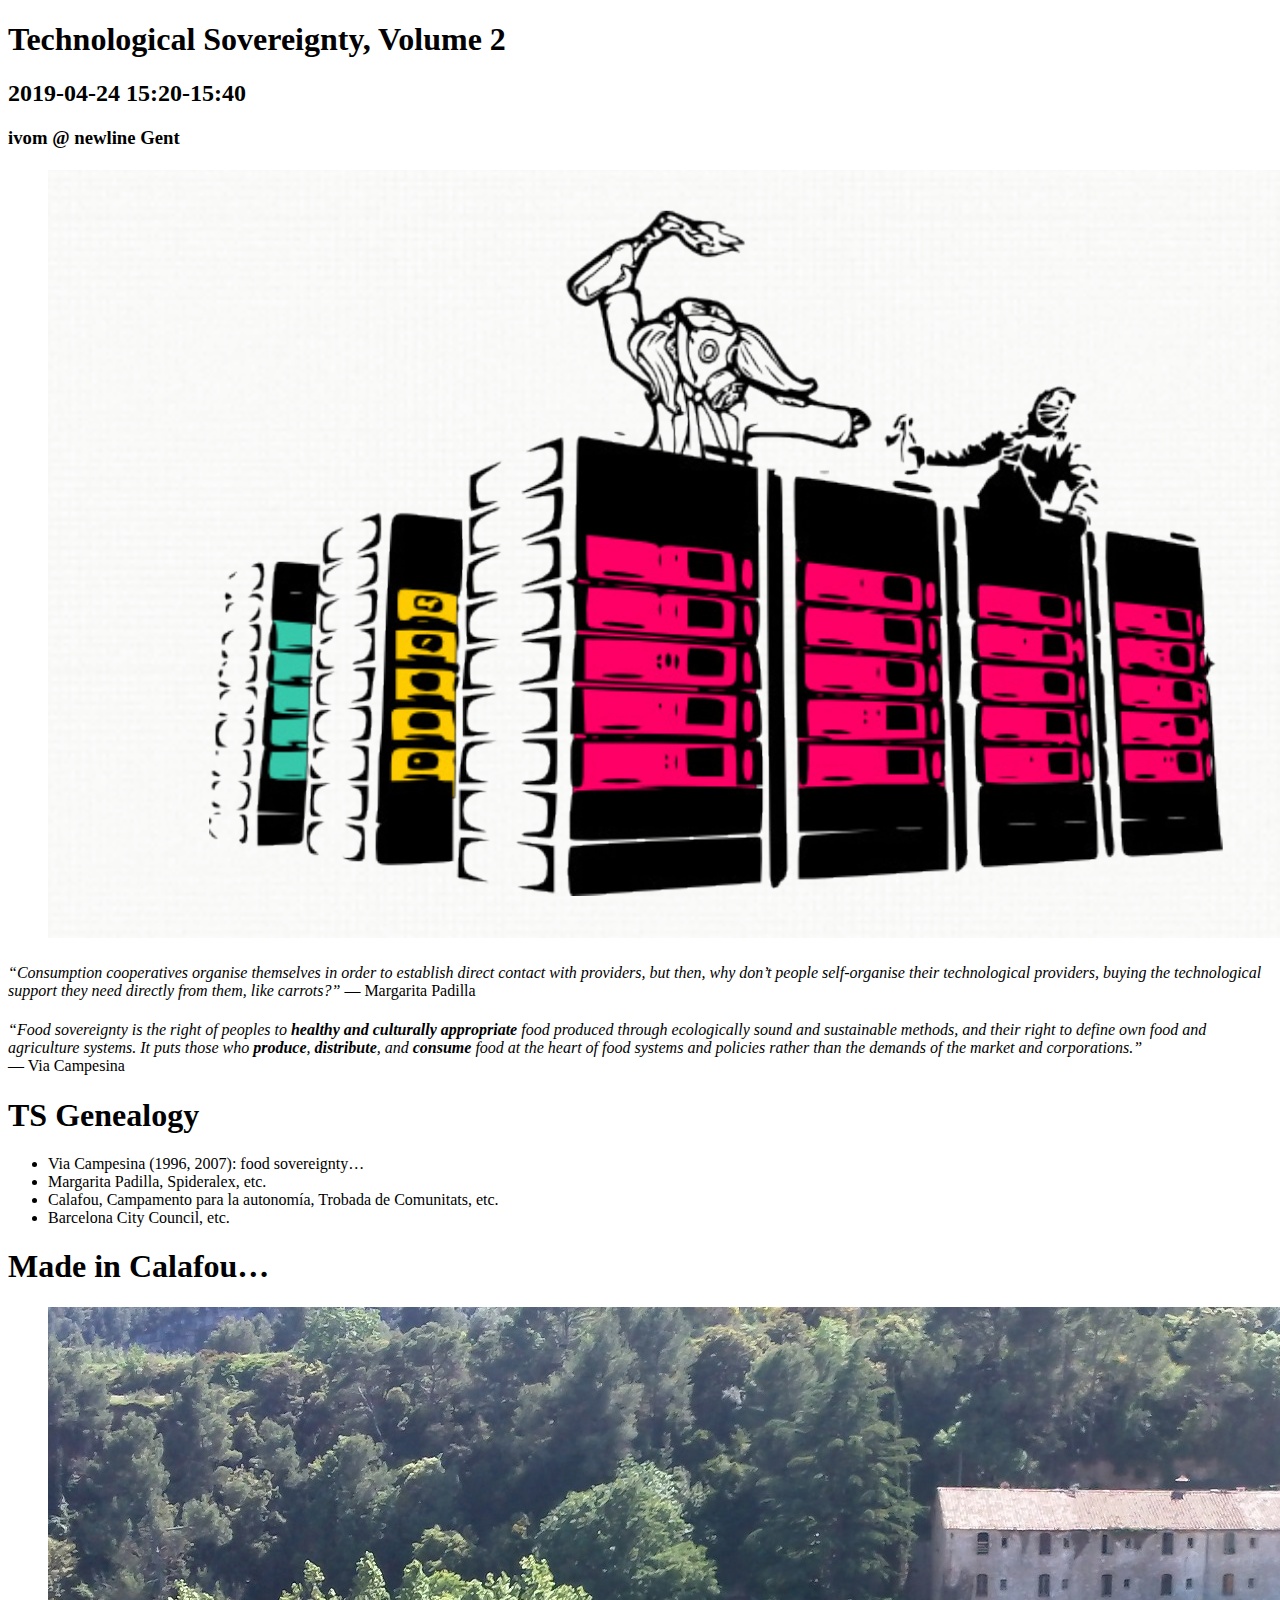
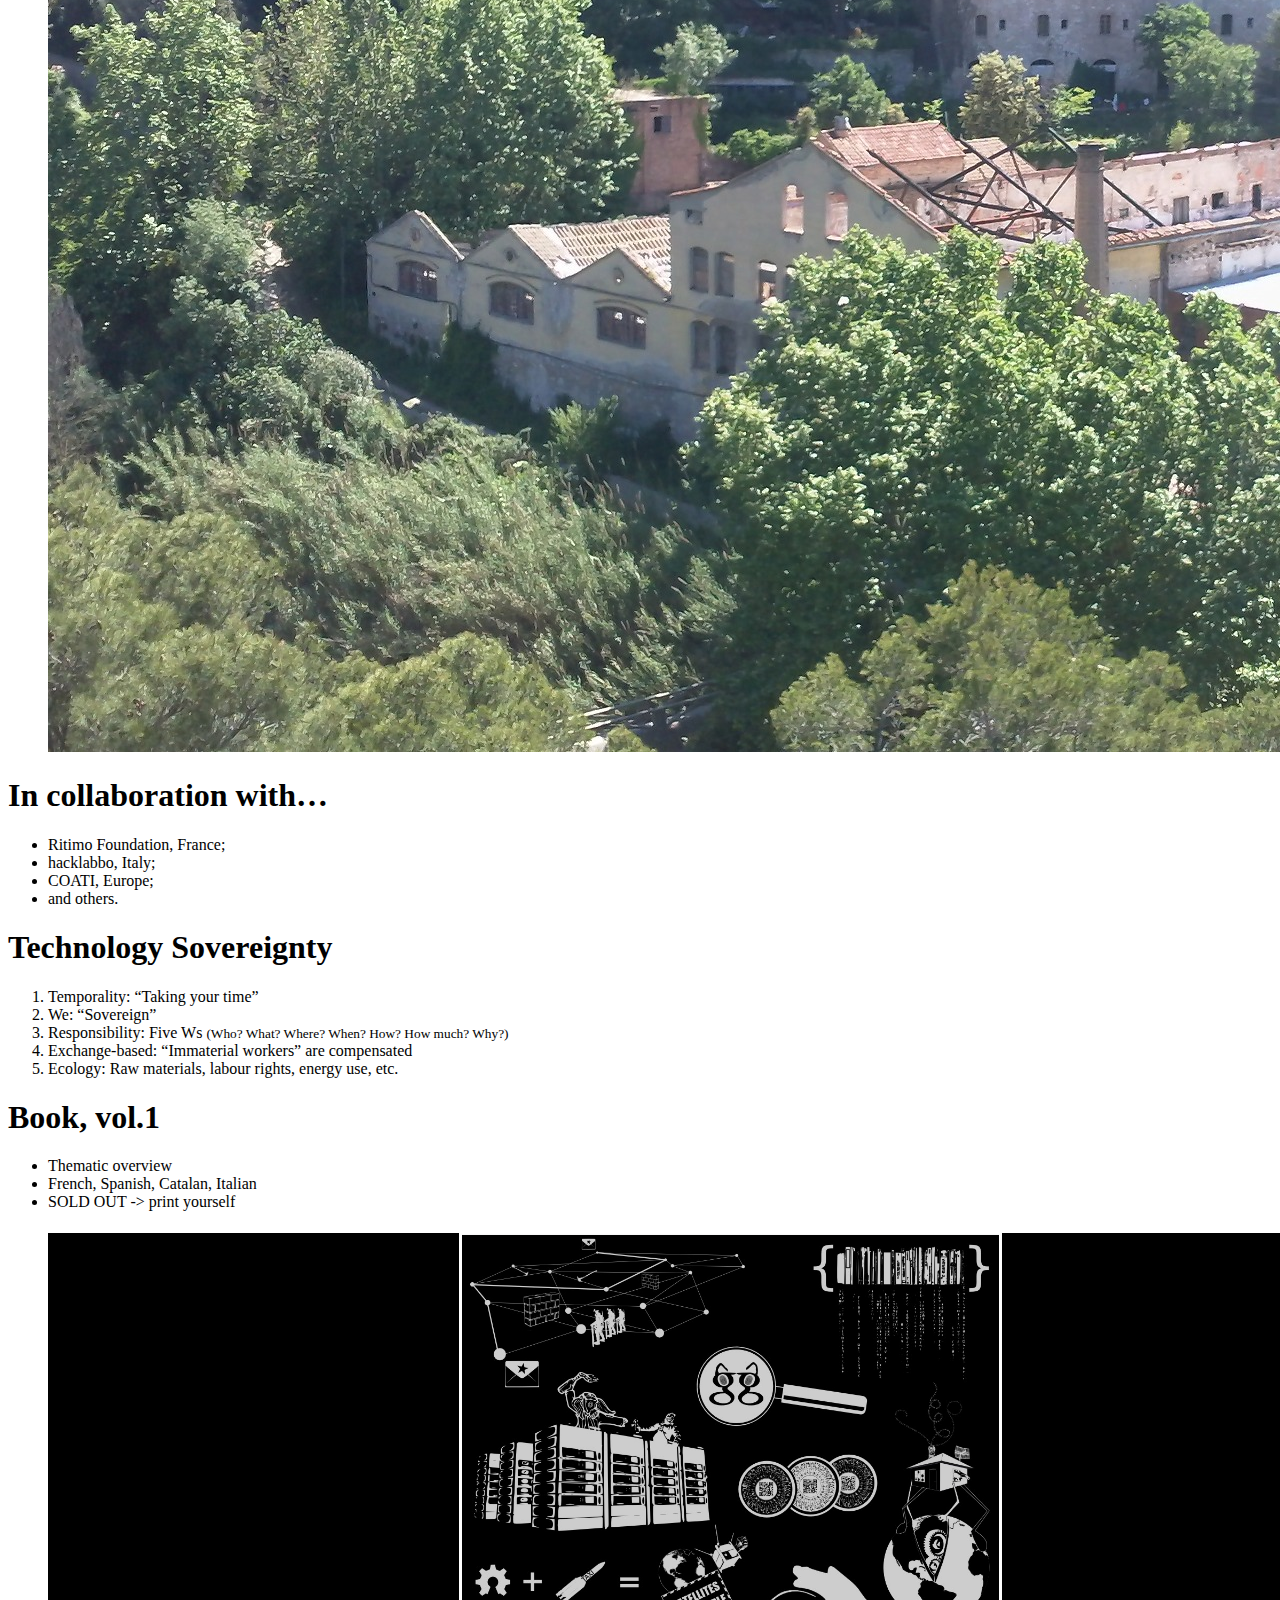
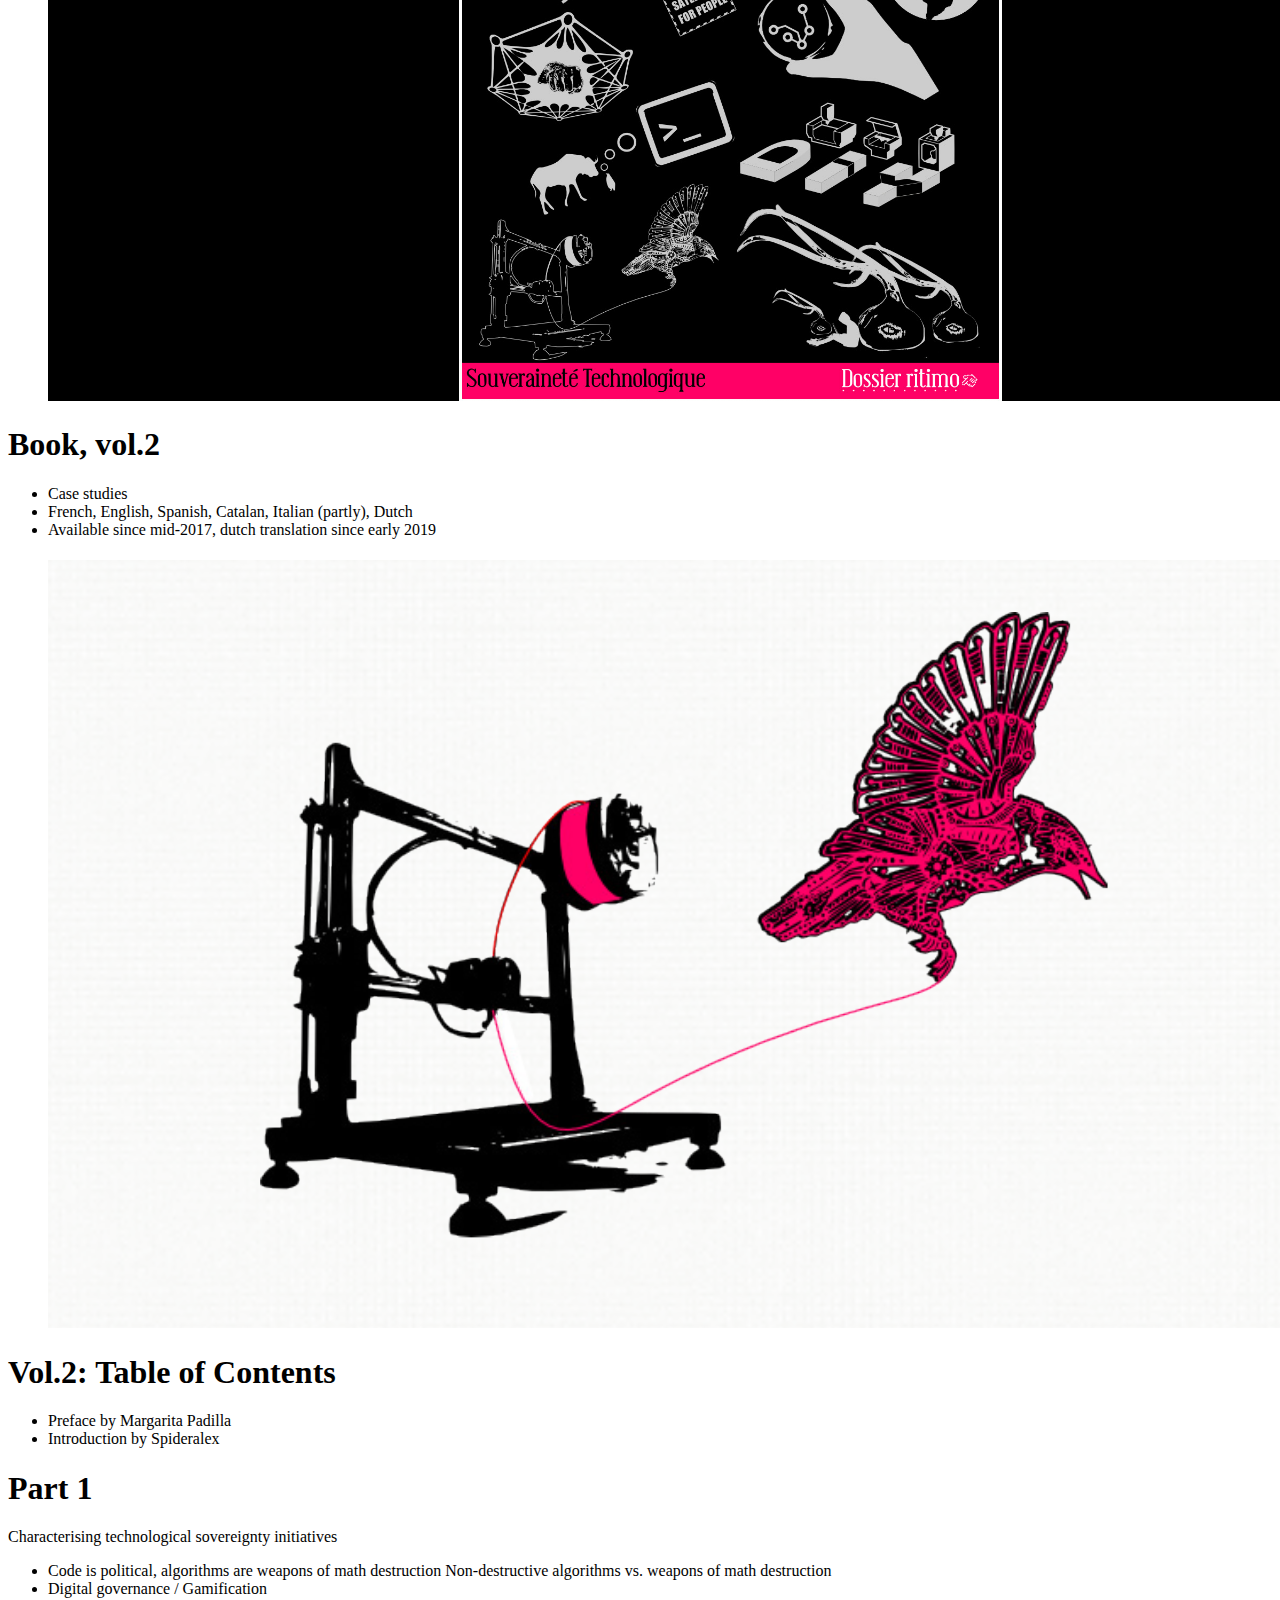
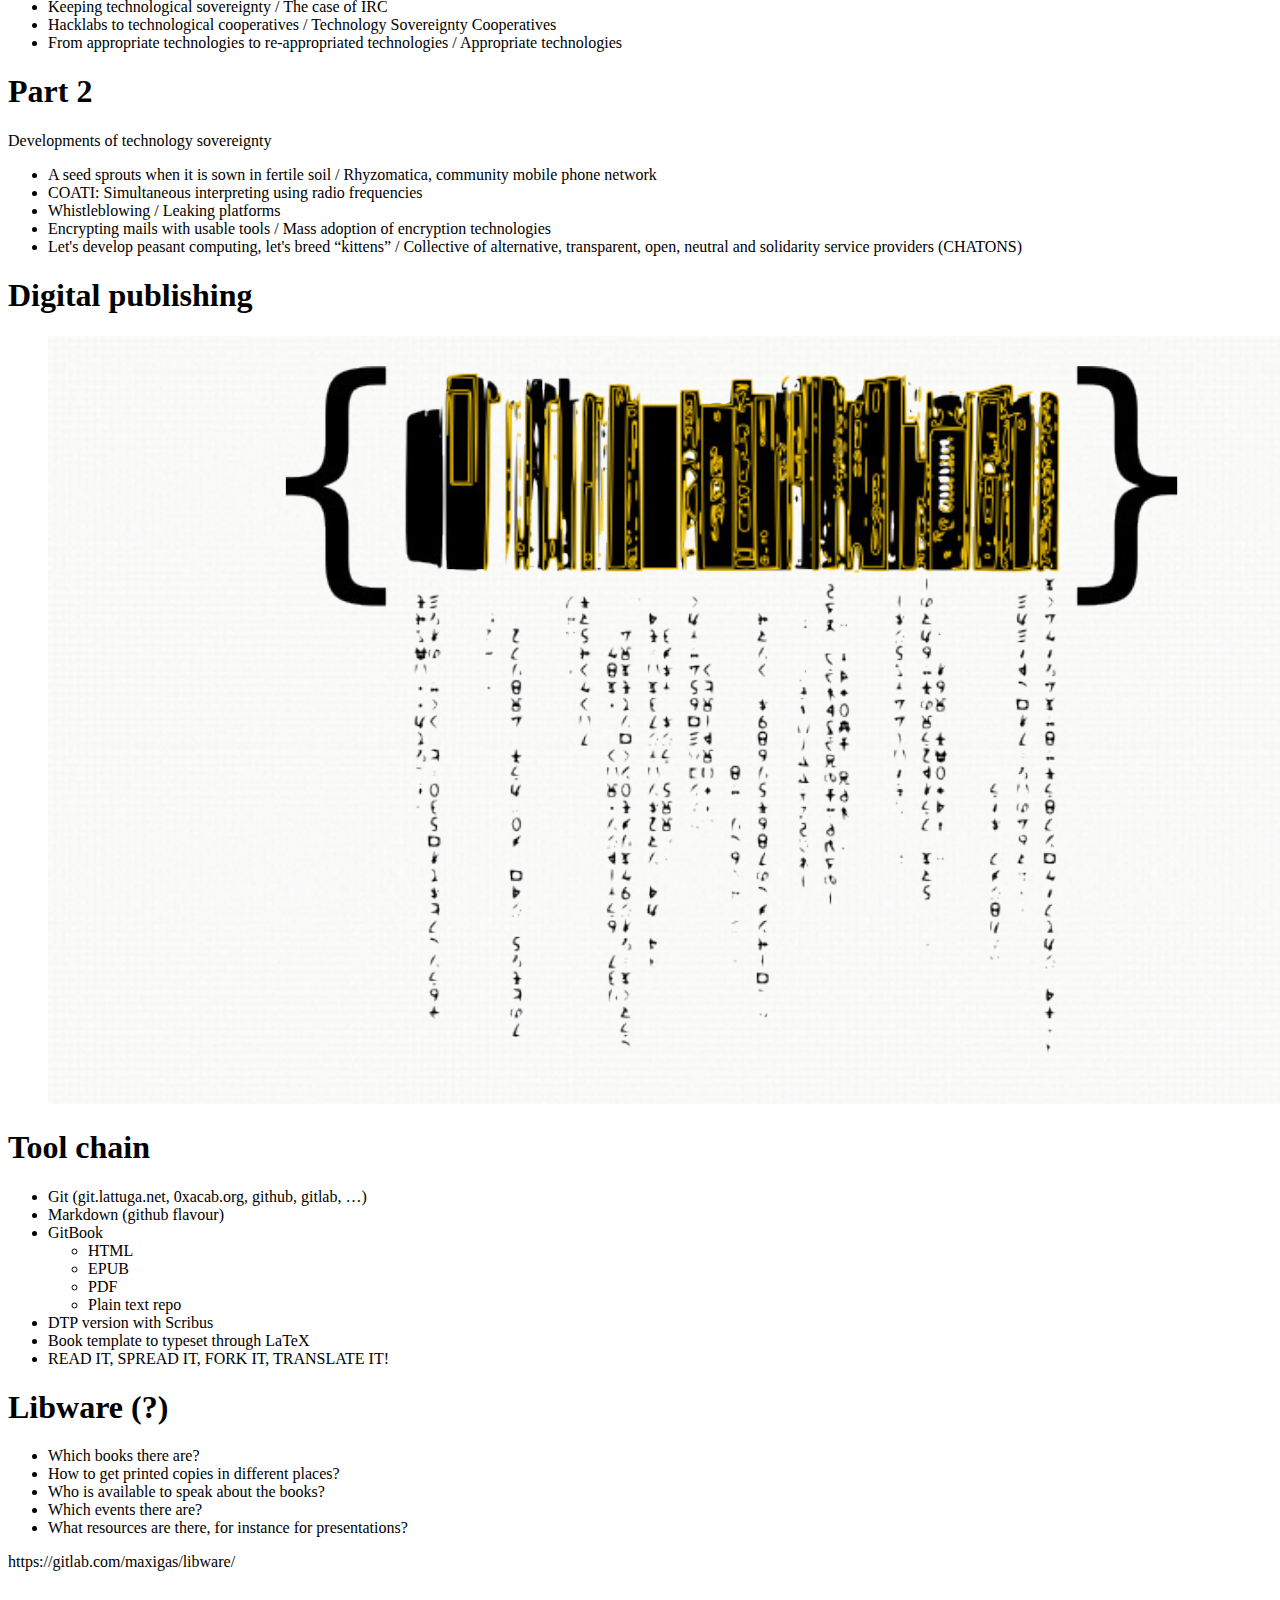
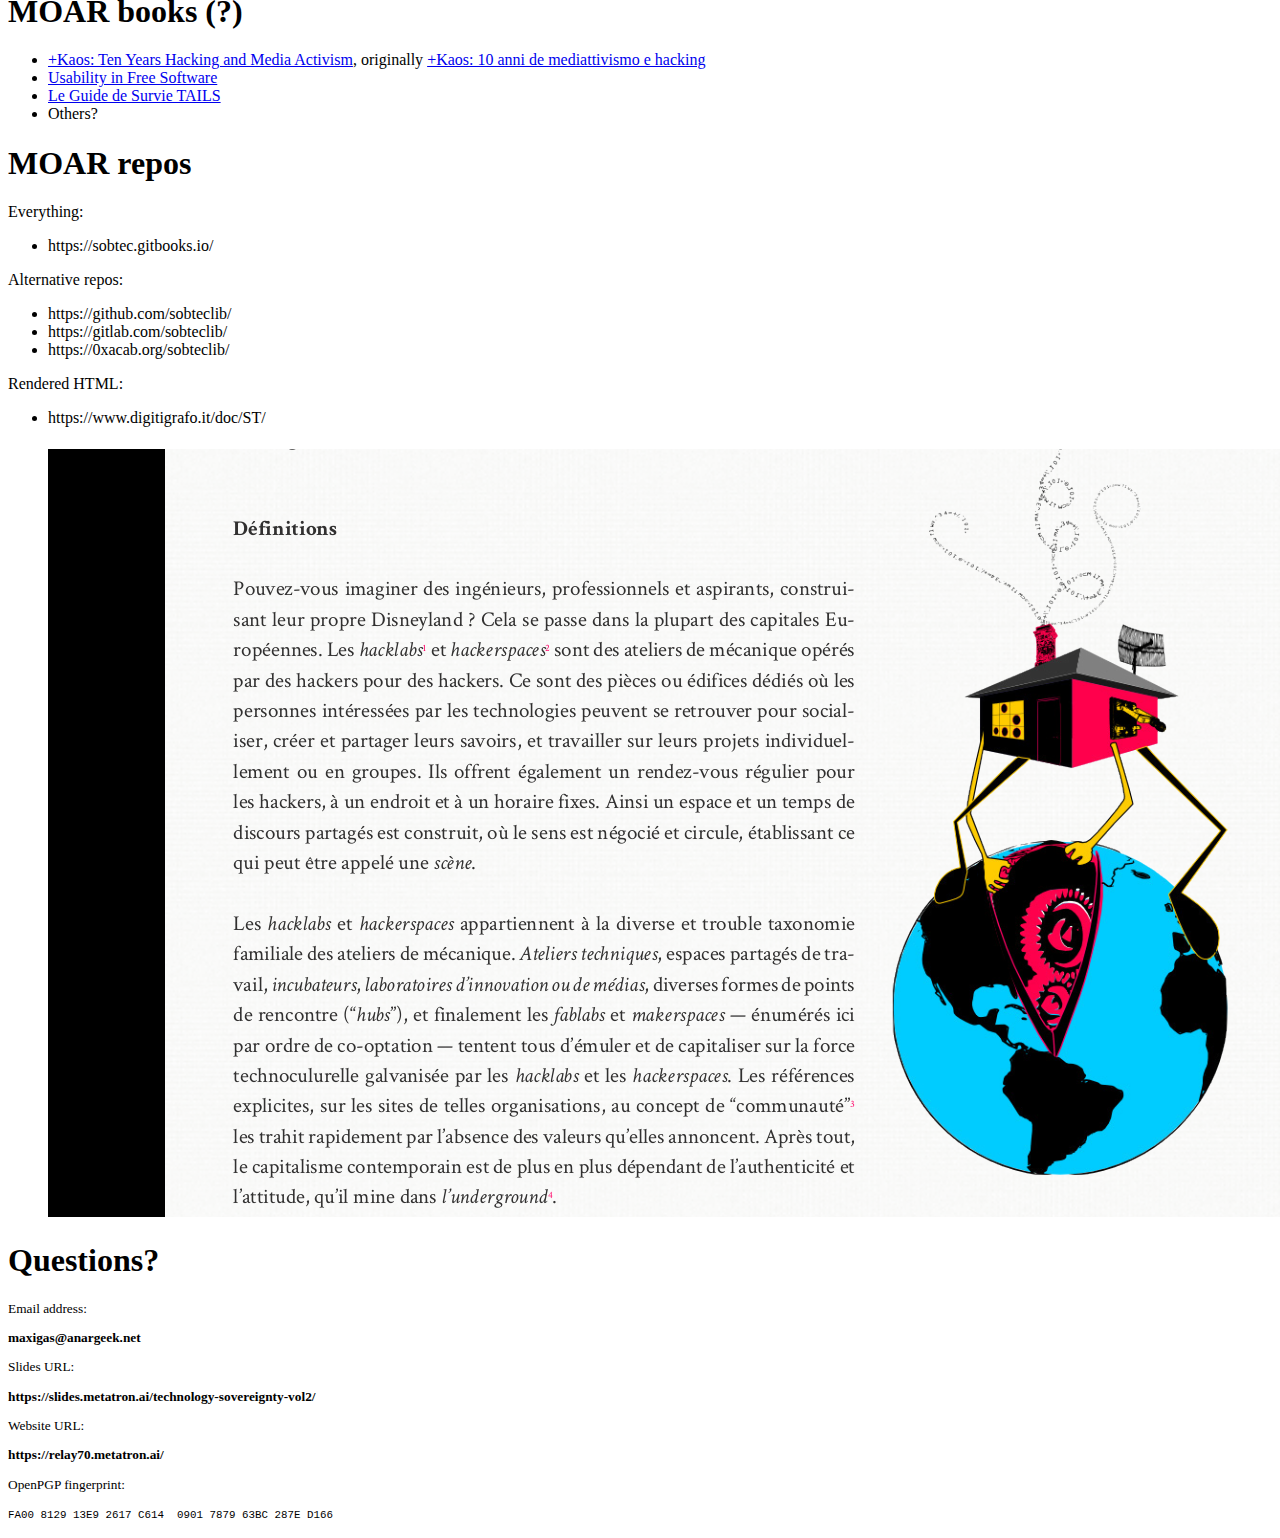
==== contrib/slides/2019newline.0x20.be/index.html @ 33eed551 "Initial start of 2019 slides based on 2017 slides" ====
<!DOCTYPE html>
<html>
<head>
  <meta charset="utf-8">
  <meta name="generator" content="pandoc">
  <meta name="author" content="2019-04-24 15:20-15:40">
  <title>Technological Sovereignty, Volume 2</title>
  <meta name="apple-mobile-web-app-capable" content="yes">
  <meta name="apple-mobile-web-app-status-bar-style" content="black-translucent">
  <meta name="viewport" content="width=device-width, initial-scale=1.0, maximum-scale=1.0, user-scalable=no, minimal-ui">
  <link rel="stylesheet" href="reveal.js/css/reveal.css">
  <style type="text/css">code{white-space: pre;}</style>
  <link rel="stylesheet" href="reveal.js/css/theme/moon.css" id="theme">
  <link rel="stylesheet" href="./custom.css"/>
  <!-- Printing and PDF exports -->
  <script>
    var link = document.createElement( 'link' );
    link.rel = 'stylesheet';
    link.type = 'text/css';
    link.href = window.location.search.match( /print-pdf/gi ) ? 'reveal.js/css/print/pdf.css' : 'reveal.js/css/print/paper.css';
    document.getElementsByTagName( 'head' )[0].appendChild( link );
  </script>
  <!--[if lt IE 9]>
  <script src="reveal.js/lib/js/html5shiv.js"></script>
  <![endif]-->
</head>
<body>
  <div class="reveal">
    <div class="slides">

<section>
  <h1 class="title">Technological Sovereignty, Volume 2</h1>
  <h2 class="author">2019-04-24 15:20-15:40</h2>
  <h3 class="date">ivom @ newline Gent</h3>
</section>

<section id="section" class="slide level2">
<h1></h1>
<figure>
<img src="images/barrirack.png" />
</figure>
</section>
<section id="section-1" class="slide level2">
<h1></h1>
<p><em>“Consumption cooperatives organise themselves in order to establish direct contact with providers, but then, why don’t people self-organise their technological providers, buying the technological support they need directly from them, like carrots?”</em> — Margarita Padilla</p>
</section>
<section id="section-2" class="slide level2">
<h1></h1>
<p><em>“Food sovereignty is the right of peoples to <strong>healthy and culturally appropriate</strong> food produced through ecologically sound and sustainable methods, and their right to define own food and agriculture systems. It puts those who <strong>produce</strong>, <strong>distribute</strong>, and <strong>consume</strong> food at the heart of food systems and policies rather than the demands of the market and corporations.”</em> <br> — Via Campesina</p>
</section>
<section id="ts-genealogy" class="slide level2">
<h1>TS Genealogy</h1>
<ul>
<li>Via Campesina (1996, 2007): food sovereignty…</li>
<li>Margarita Padilla, Spideralex, etc.</li>
<li>Calafou, Campamento para la autonomía, Trobada de Comunitats, etc.</li>
<li>Barcelona City Council, etc.</li>
</ul>
</section>
<section id="made-in-calafou" class="slide level2">
<h1>Made in Calafou…</h1>
<figure>
<img src="images/calafou0.jpg" />
</figure>
</section>
<section id="in-collaboration-with" class="slide level2">
<h1>In collaboration with…</h1>
<ul>
<li>Ritimo Foundation, France;</li>
<li>hacklabbo, Italy;</li>
<li>COATI, Europe;</li>
<li>and others.</li>
</ul>
</section>
<section id="technology-sovereignty" class="slide level2">
<h1>Technology Sovereignty</h1>
<ol>
<li>Temporality: “Taking your time”</li>
<li>We: “Sovereign”</li>
<li>Responsibility: Five Ws <small>(Who? What? Where? When? How? How much? Why?)</small></li>
<li>Exchange-based: “Immaterial workers” are compensated</li>
<li>Ecology: Raw materials, labour rights, energy use, etc.</li>
</ol>
</section>
<section id="book-vol.1" class="slide level2">
<h1>Book, vol.1</h1>
<ul>
<li>Thematic overview</li>
<li>French, Spanish, Catalan, Italian</li>
<li>SOLD OUT -&gt; print yourself</li>
</ul>
</section>
<section id="section-3" class="slide level2">
<h1></h1>
<figure>
<img src="images/cover.png" />
</figure>
</section>
<section id="book-vol.2" class="slide level2">
<h1>Book, vol.2</h1>
<ul>
<li>Case studies</li>
<li>French, English, Spanish, Catalan, Italian (partly), Dutch</li>
<li>Available since mid-2017, dutch translation since early 2019</li>
</ul>
</section>
<section id="section-4" class="slide level2">
<h1></h1>
<figure>
<img src="images/detail.png" />
</figure>
</section>
<section id="vol.2-table-of-contents" class="slide level2">
<h1>Vol.2: Table of Contents</h1>
<ul>
<li>Preface by Margarita Padilla</li>
<li>Introduction by Spideralex</li>
</ul>
</section>
<section id="part-1" class="slide level2">
<h1>Part 1</h1>
<p>Characterising technological sovereignty initiatives</p>
<ul>
<li>Code is political, algorithms are weapons of math destruction Non-destructive algorithms vs. weapons of math destruction</li>
<li>Digital governance / Gamification</li>
<li>Keeping technological sovereignty / The case of IRC</li>
<li>Hacklabs to technological cooperatives / Technology Sovereignty Cooperatives</li>
<li>From appropriate technologies to re-appropriated technologies / Appropriate technologies</li>
</ul>
</section>
<section id="part-2" class="slide level2">
<h1>Part 2</h1>
<!--: Characterising technological sovereignty-->
<p>Developments of technology sovereignty</p>
<ul>
<li>A seed sprouts when it is sown in fertile soil / Rhyzomatica, community mobile phone network</li>
<li>COATI: Simultaneous interpreting using radio frequencies</li>
<li>Whistleblowing / Leaking platforms</li>
<li>Encrypting mails with usable tools / Mass adoption of encryption technologies</li>
<li>Let's develop peasant computing, let's breed “kittens” / Collective of alternative, transparent, open, neutral and solidarity service providers (CHATONS)</li>
</ul>
</section>
<section id="digital-publishing" class="slide level2">
<h1>Digital publishing</h1>
<figure>
<img src="images/digibooks.png" />
</figure>
</section>
<section id="tool-chain" class="slide level2">
<h1>Tool chain</h1>
<ul>
<li>Git (git.lattuga.net, 0xacab.org, github, gitlab, …)</li>
<li>Markdown (github flavour)</li>
<li>GitBook
<ul>
<li>HTML</li>
<li>EPUB</li>
<li>PDF</li>
<li>Plain text repo</li>
</ul></li>
<li>DTP version with Scribus</li>
<li>Book template to typeset through LaTeX</li>
<li>READ IT, SPREAD IT, FORK IT, TRANSLATE IT!</li>
</ul>
</section>
<section id="libware" class="slide level2">
<h1>Libware (?)</h1>
<ul>
<li>Which books there are?</li>
<li>How to get printed copies in different places?</li>
<li>Who is available to speak about the books?</li>
<li>Which events there are?</li>
<li>What resources are there, for instance for presentations?</li>
</ul>
<p>https://gitlab.com/maxigas/libware/</p>
</section>
<section id="moar-books" class="slide level2">
<h1>MOAR books (?)</h1>
<ul>
<li><a href="https://networkcultures.org/blog/publication/kaos-ten-years-of-hacking-and-media-activism/">+Kaos: Ten Years Hacking and Media Activism</a>, originally <a href="https://www.autistici.org/who/book#">+Kaos: 10 anni de mediattivismo e hacking</a></li>
<li><a href="http://www.digitigrafo.it/doc/Usability_in_Free_Software/">Usability in Free Software</a></li>
<li><a href="https://chouettecouetteblog.wordpress.com/">Le Guide de Survie TAILS</a></li>
<li>Others?</li>
</ul>
</section>
<section id="moar-repos" class="slide level2">
<h1>MOAR repos</h1>
<p>Everything:</p>
<ul>
<li>https://sobtec.gitbooks.io/</li>
</ul>
<p>Alternative repos:</p>
<ul>
<li>https://github.com/sobteclib/</li>
<li>https://gitlab.com/sobteclib/</li>
<li>https://0xacab.org/sobteclib/</li>
</ul>
<p>Rendered HTML:</p>
<ul>
<li>https://www.digitigrafo.it/doc/ST/</li>
</ul>
</section>
<section id="section-5" class="slide level2">
<h1></h1>
<figure>
<img src="images/livinglab.png" />
</figure>
</section>
<section id="questions" class="slide level2">
<h1>Questions?</h1>
<p><small></p>
<p>Email address:</p>
<p><strong>maxigas@anargeek.net</strong></p>
<p>Slides URL:</p>
<p><strong>https://slides.metatron.ai/technology-sovereignty-vol2/</strong></p>
<p>Website URL:</p>
<p><strong>https://relay70.metatron.ai/</strong></p>
<p>OpenPGP fingerprint:</p>
<p><code>FA00 8129 13E9 2617 C614  0901 7879 63BC 287E D166</code></p>
<p></small></p>
<!--
## Bibliography

<small>
-->
</section>
    </div>
  </div>

  <script src="reveal.js/lib/js/head.min.js"></script>
  <script src="reveal.js/js/reveal.js"></script>

  <script>

      // Full list of configuration options available at:
      // https://github.com/hakimel/reveal.js#configuration
      Reveal.initialize({

        // Optional reveal.js plugins
        dependencies: [
          { src: 'reveal.js/lib/js/classList.js', condition: function() { return !document.body.classList; } },
          { src: 'reveal.js/plugin/zoom-js/zoom.js', async: true },
          { src: 'reveal.js/plugin/notes/notes.js', async: true }
        ]
      });
    </script>
    </body>
</html>
---- contrib/slides/2019newline.0x20.be/custom.css ----
.reveal h1,
.reveal h2,
.reveal h3,
.reveal h4,
.reveal h5,
.reveal h6 {
  text-transform: none;
}
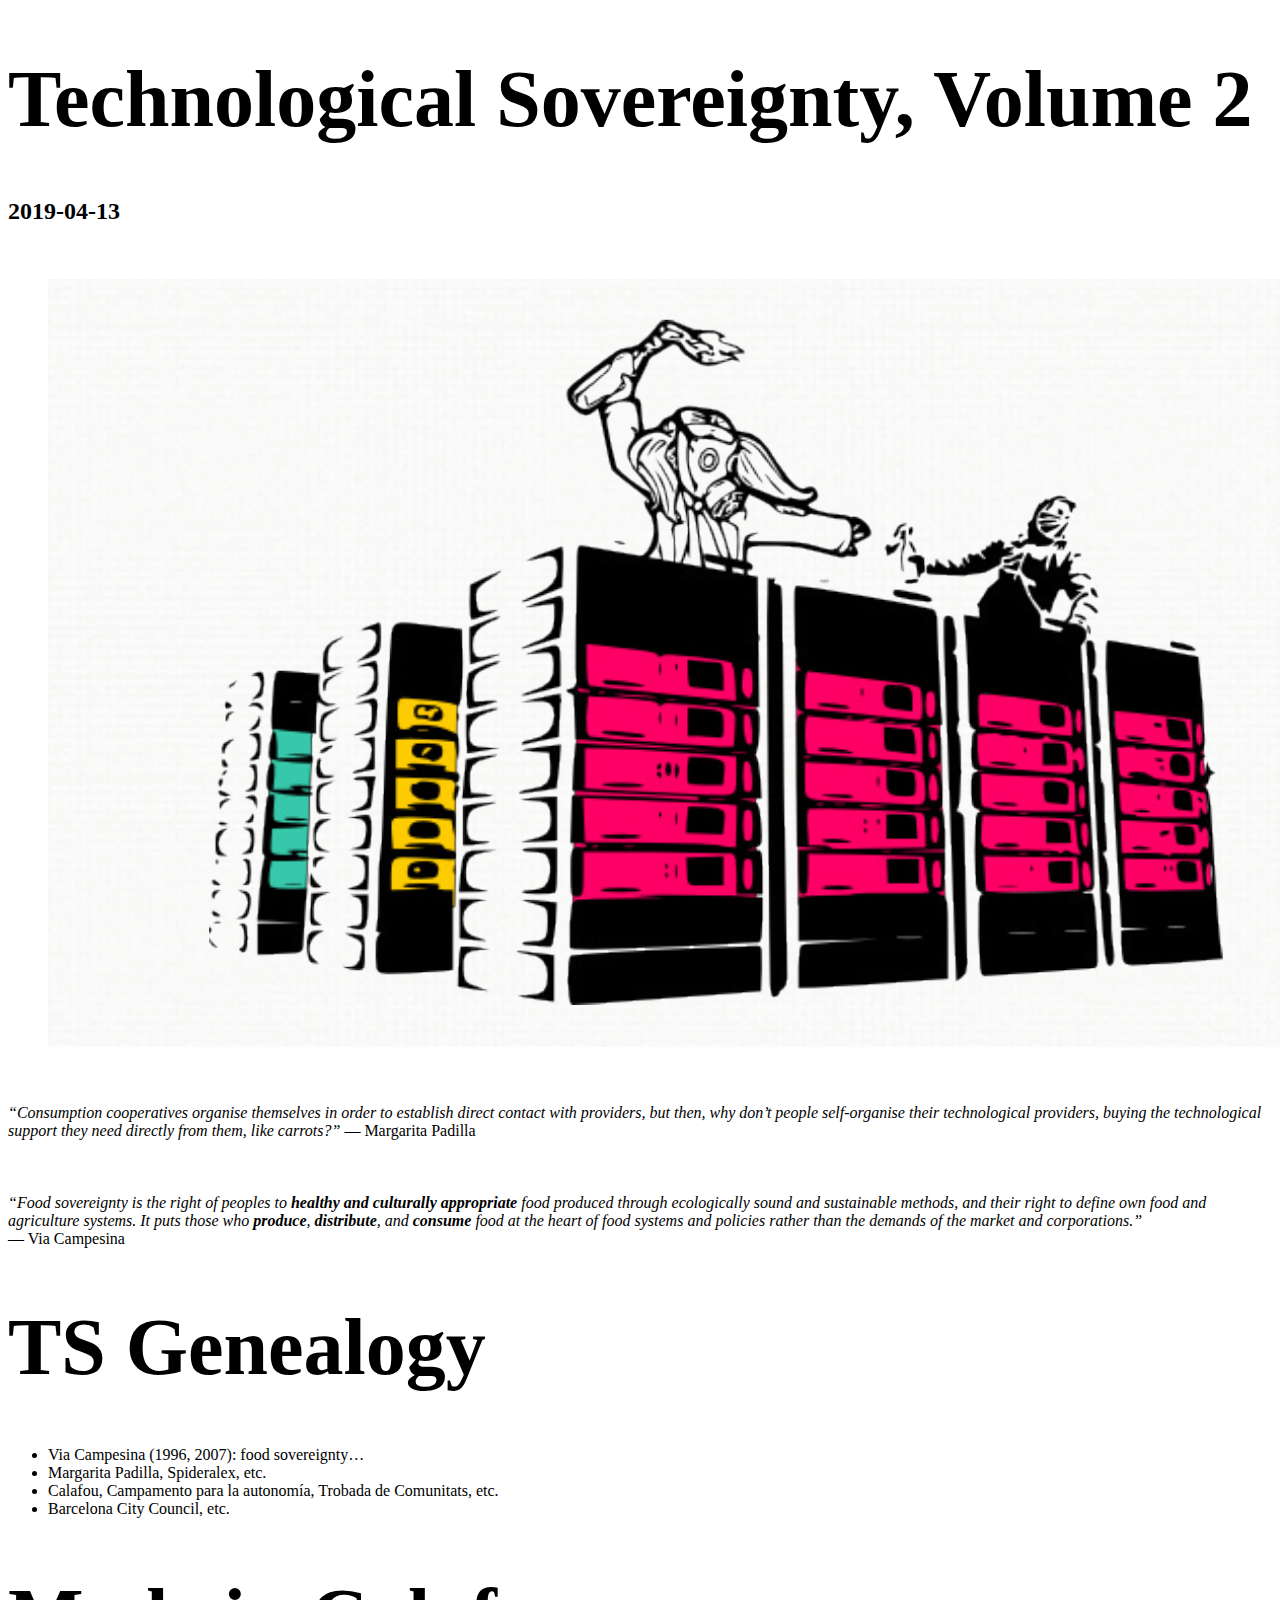
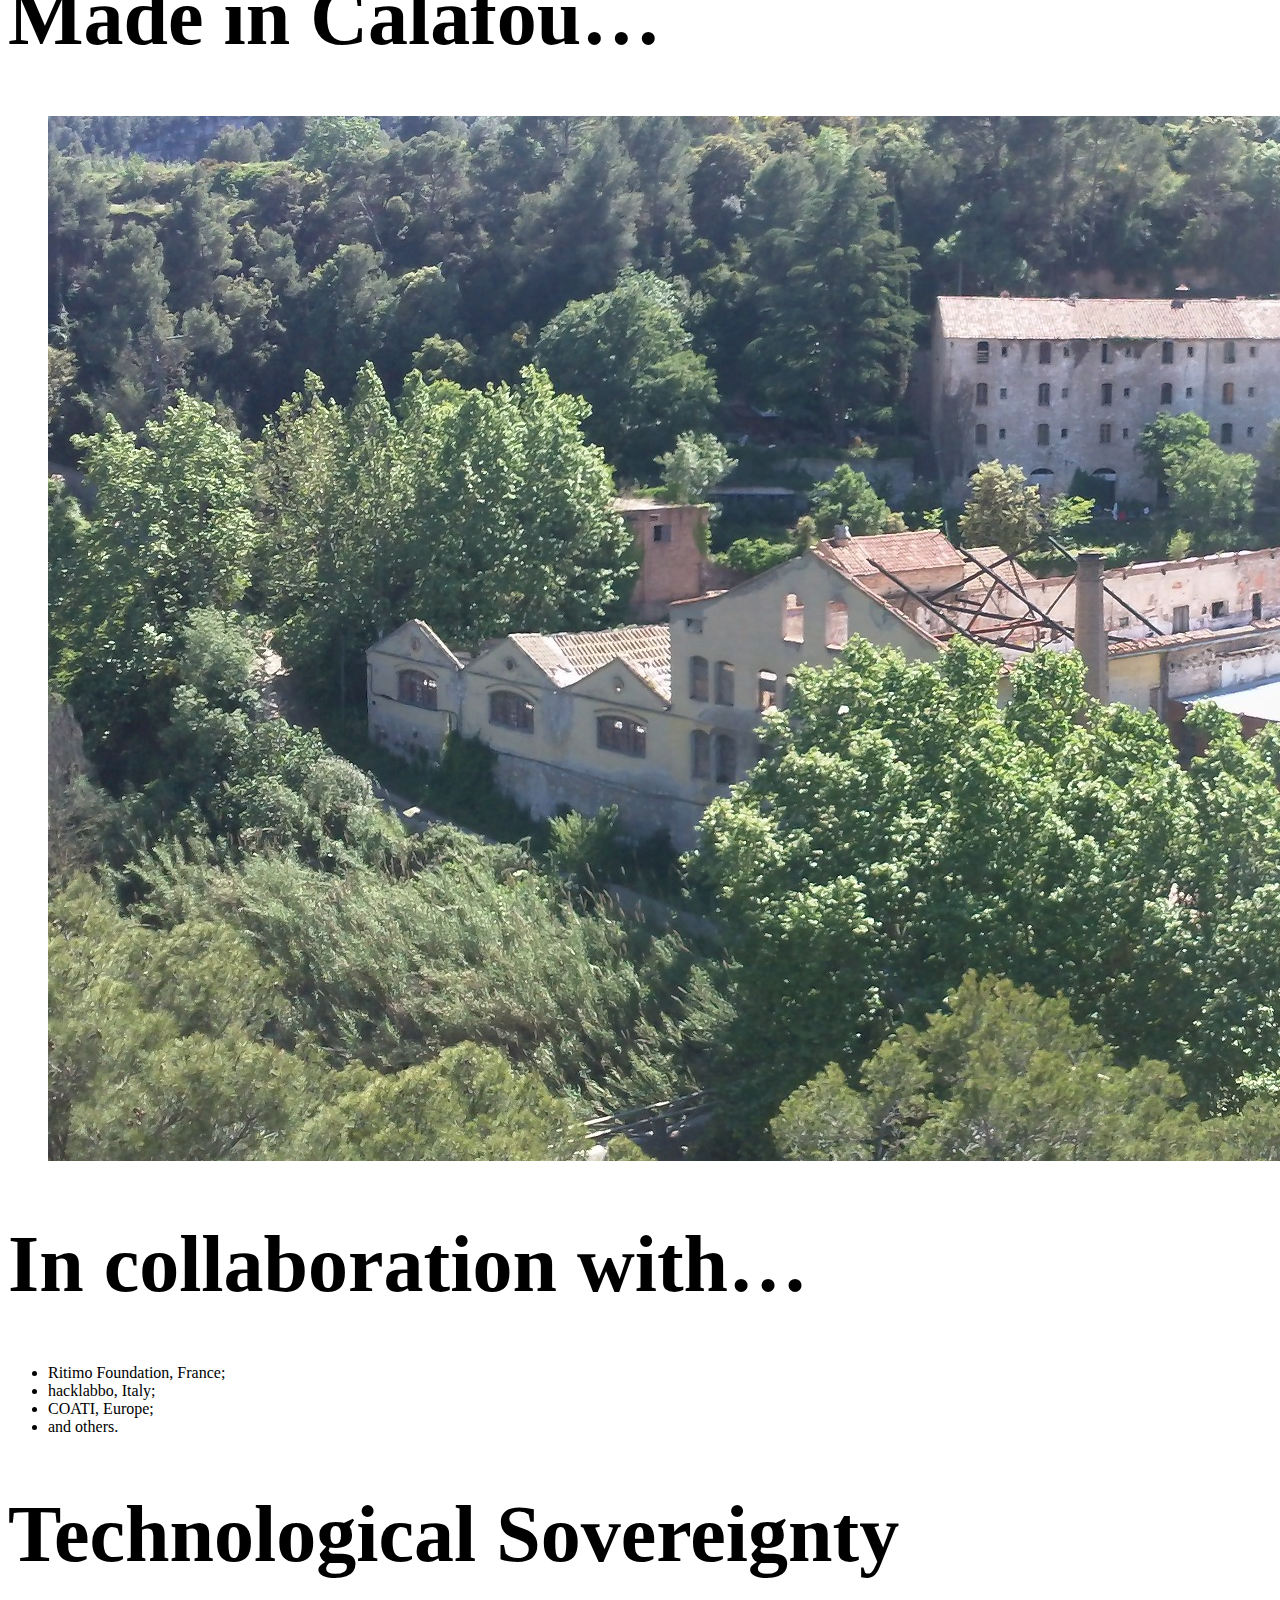
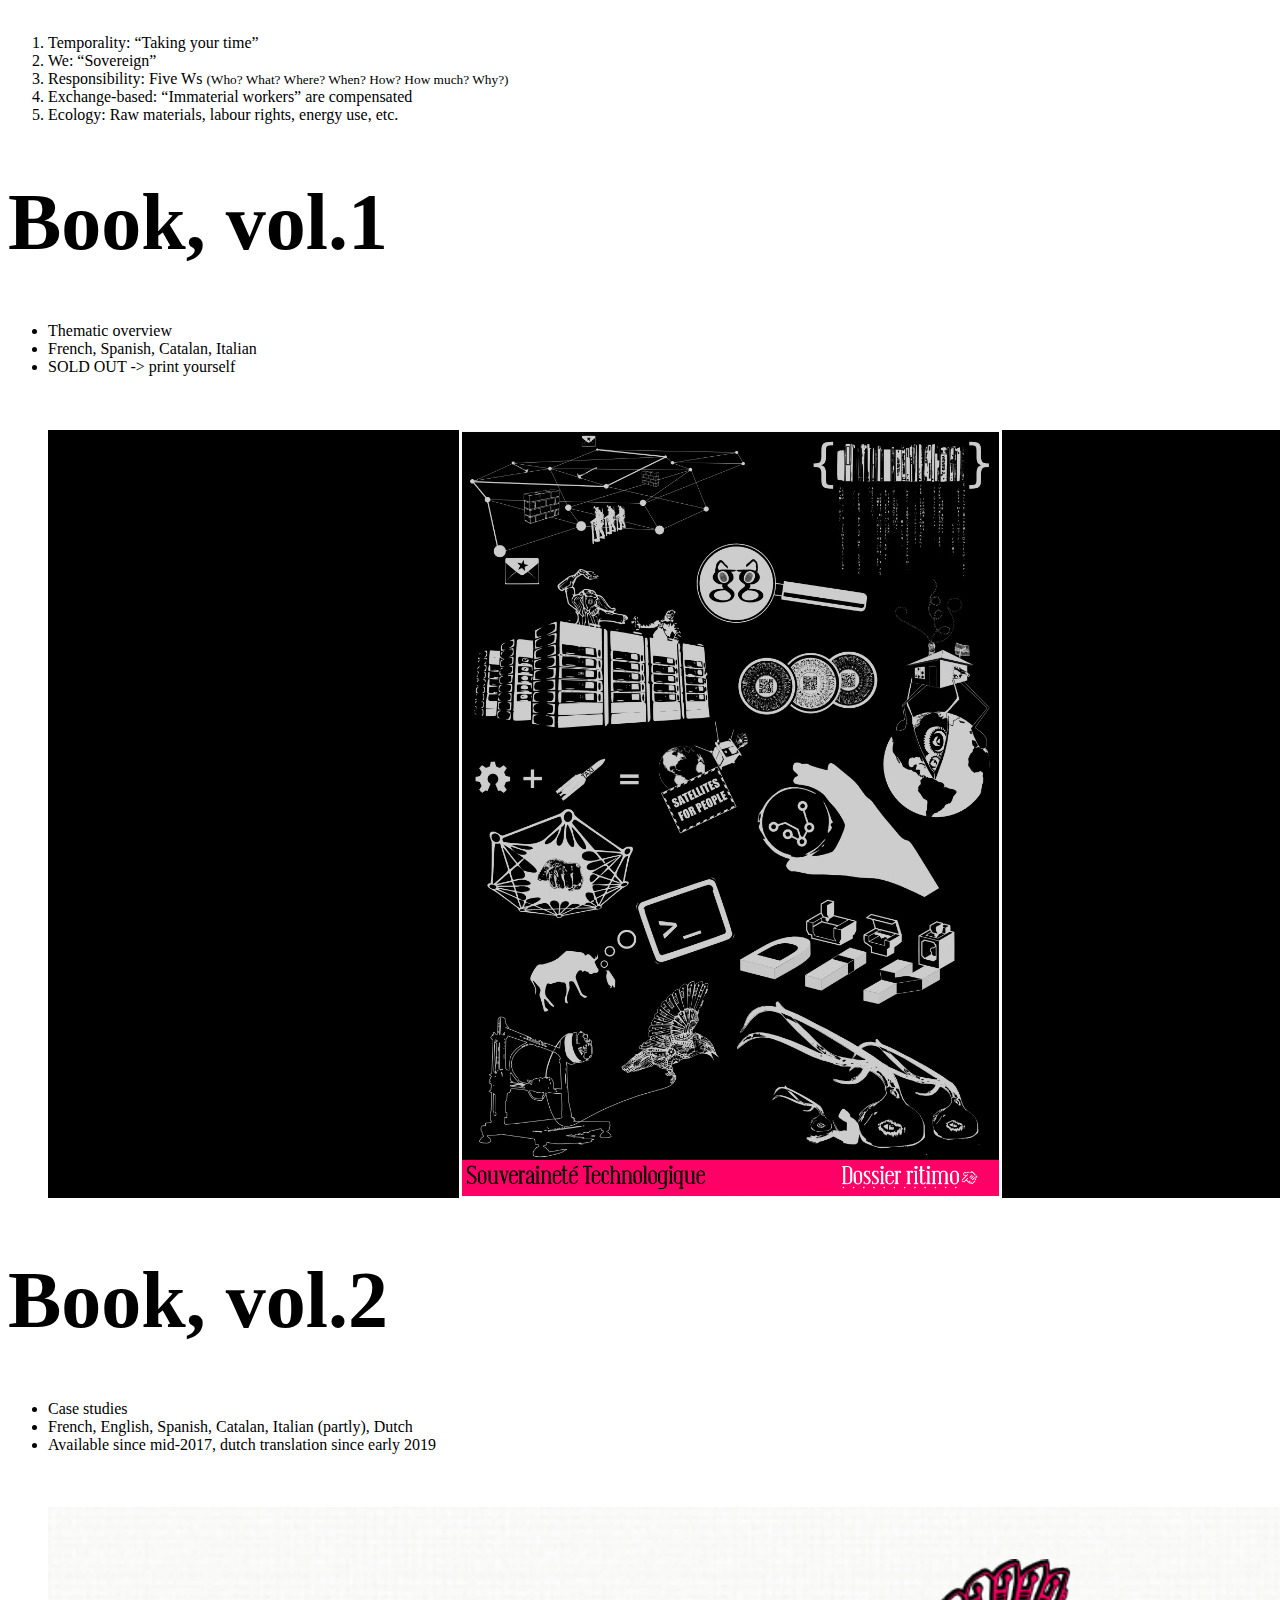
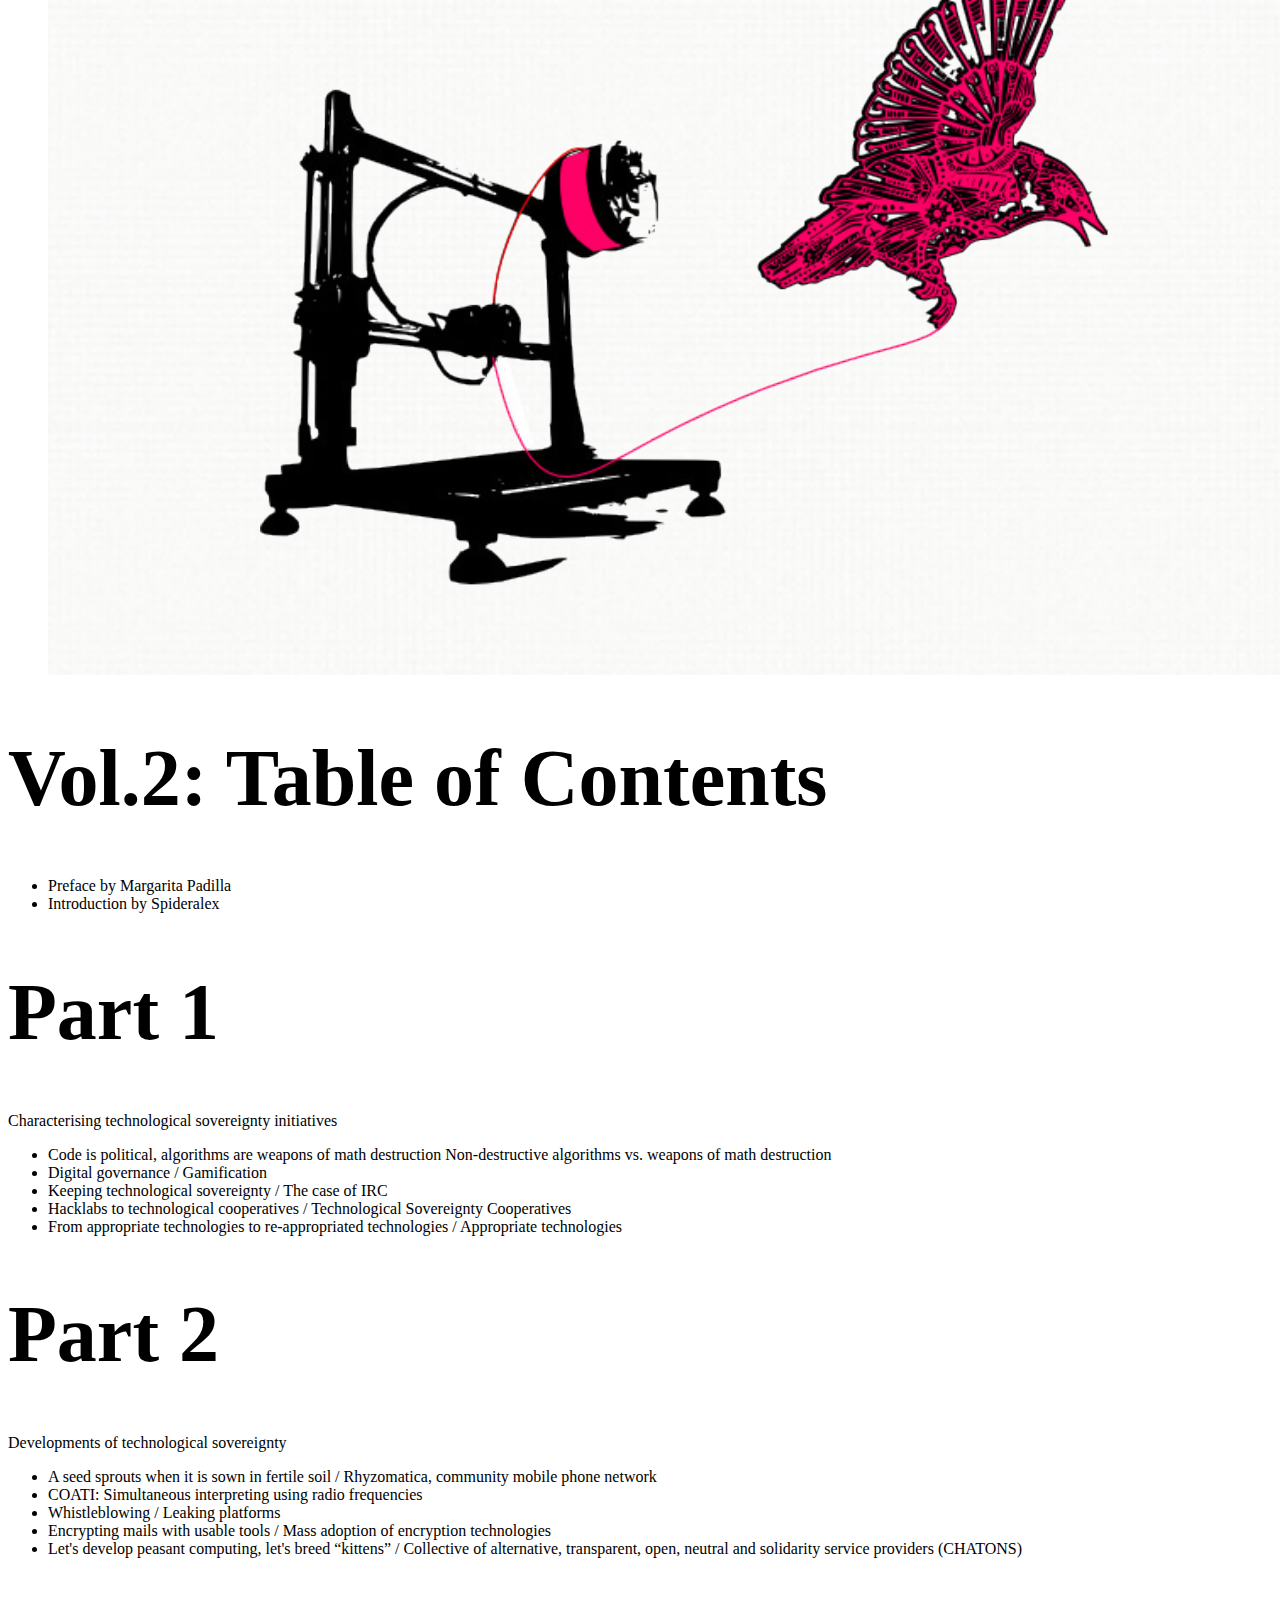
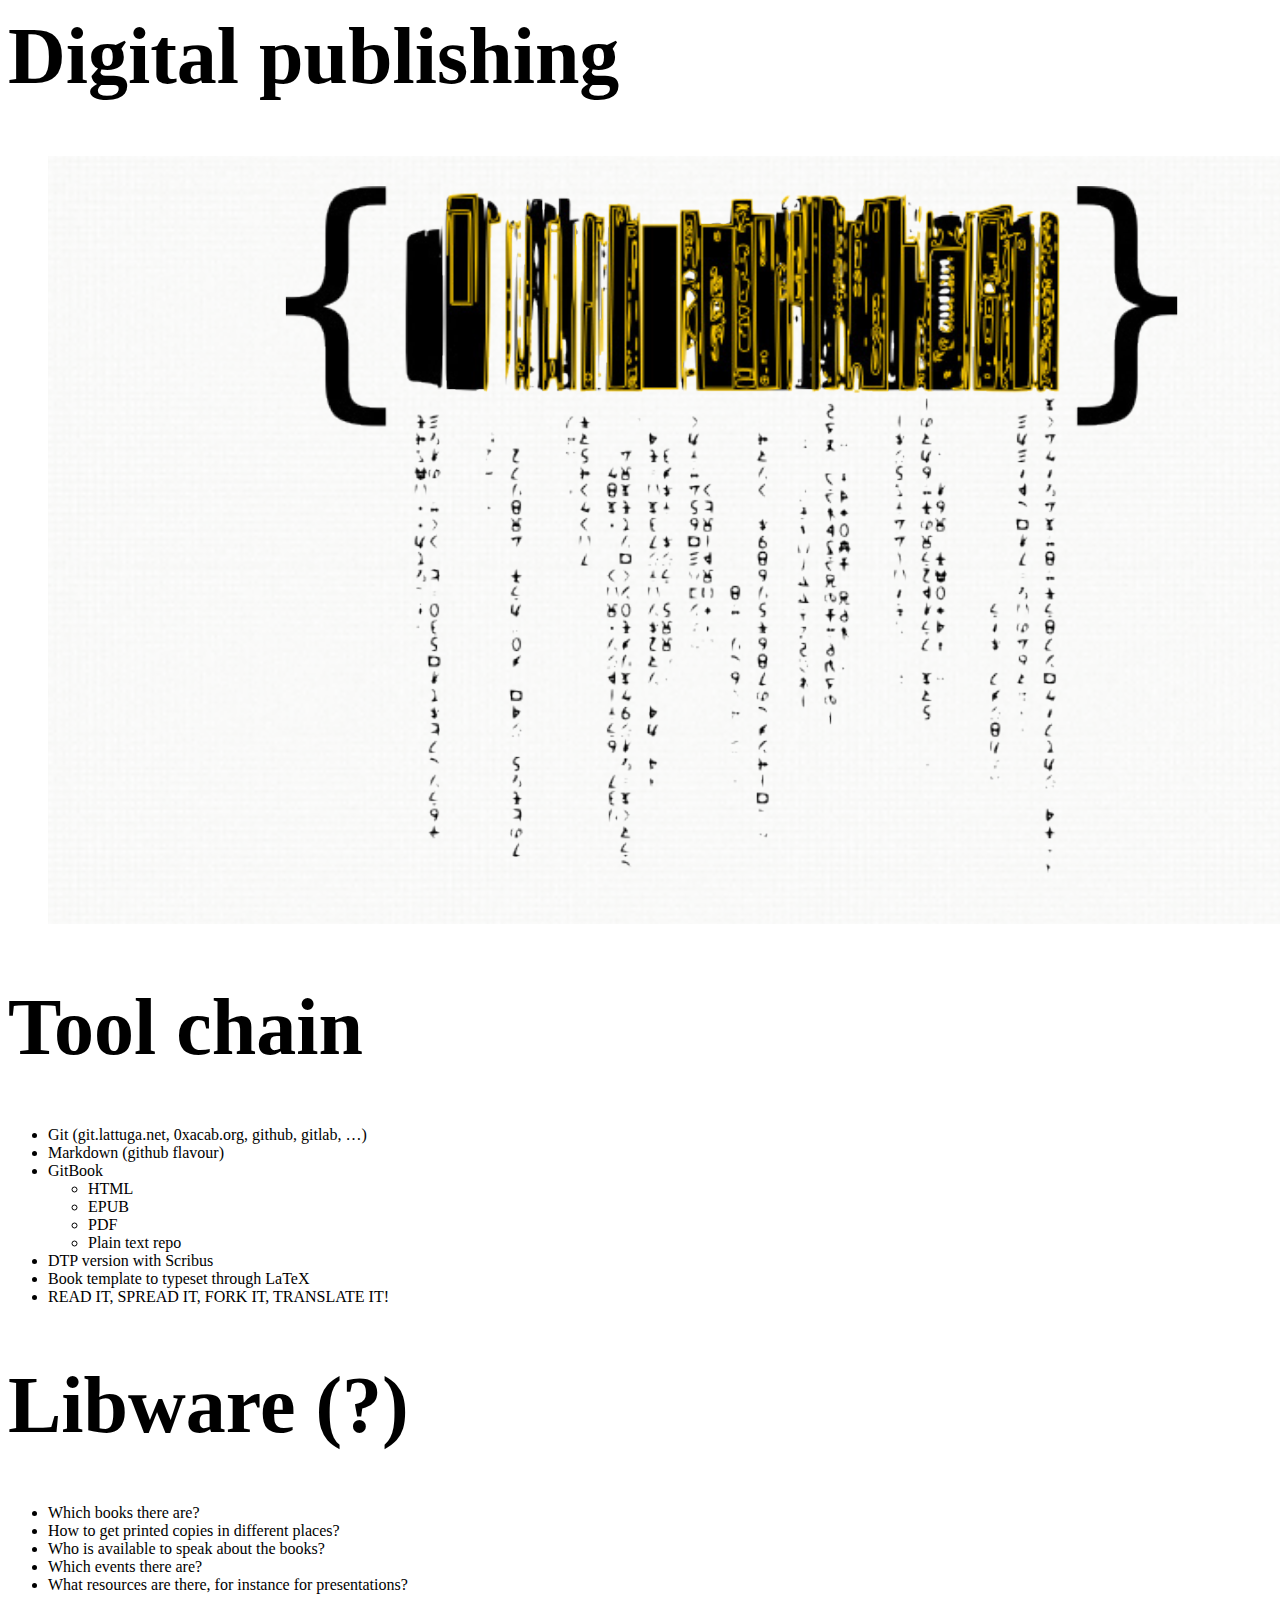
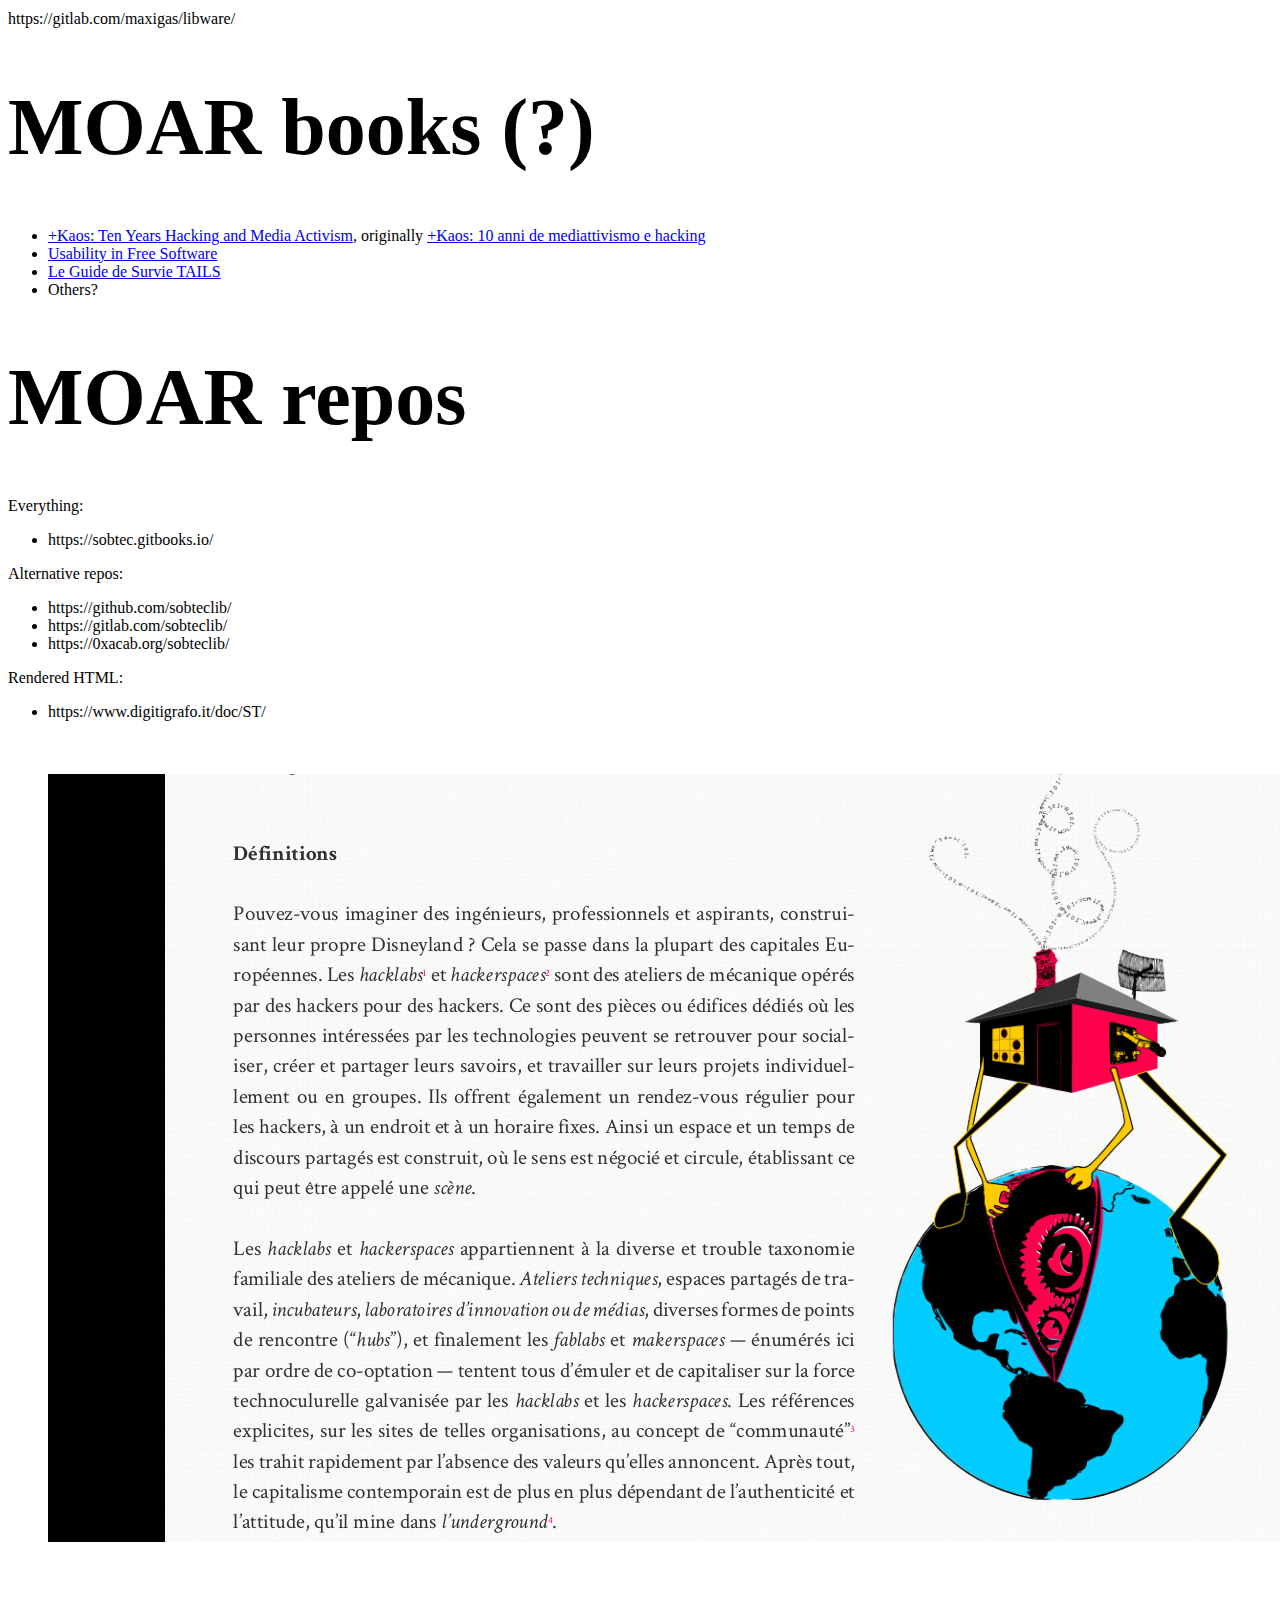
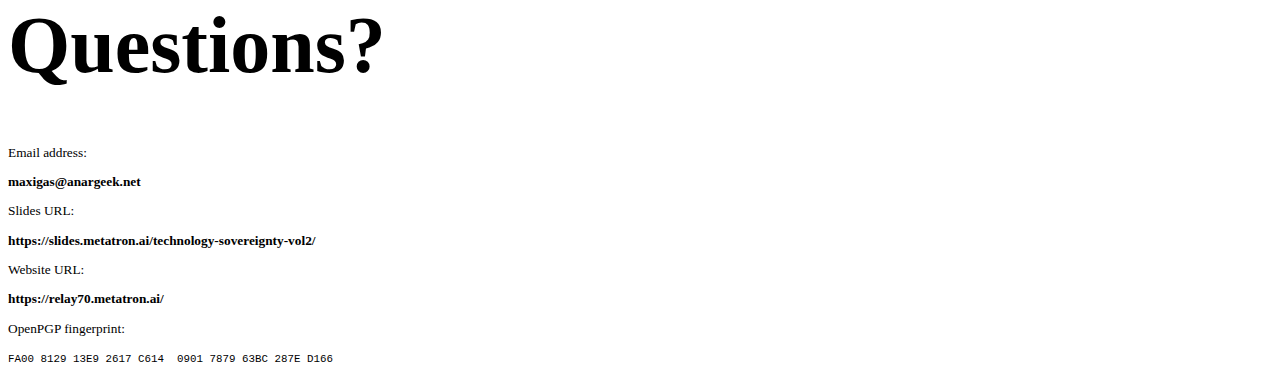
==== commit bfe89da7: "typofixes" ====
--- a/contrib/slides/2019newline.0x20.be/index.html
+++ b/contrib/slides/2019newline.0x20.be/index.html
@@ -3,7 +3,7 @@
 <head>
   <meta charset="utf-8">
   <meta name="generator" content="pandoc">
-  <meta name="author" content="2019-04-24 15:20-15:40">
+  <meta name="author" content="2019-04-13">
   <title>Technological Sovereignty, Volume 2</title>
   <meta name="apple-mobile-web-app-capable" content="yes">
   <meta name="apple-mobile-web-app-status-bar-style" content="black-translucent">
@@ -30,8 +30,7 @@
 
 <section>
   <h1 class="title">Technological Sovereignty, Volume 2</h1>
-  <h2 class="author">2019-04-24 15:20-15:40</h2>
-  <h3 class="date">ivom @ newline Gent</h3>
+  <h2 class="author">2019-04-13</h2>
 </section>
 
 <section id="section" class="slide level2">
@@ -72,8 +71,8 @@
 <li>and others.</li>
 </ul>
 </section>
-<section id="technology-sovereignty" class="slide level2">
-<h1>Technology Sovereignty</h1>
+<section id="technological-sovereignty" class="slide level2">
+<h1>Technological Sovereignty</h1>
 <ol>
 <li>Temporality: “Taking your time”</li>
 <li>We: “Sovereign”</li>
@@ -124,14 +123,14 @@
 <li>Code is political, algorithms are weapons of math destruction Non-destructive algorithms vs. weapons of math destruction</li>
 <li>Digital governance / Gamification</li>
 <li>Keeping technological sovereignty / The case of IRC</li>
-<li>Hacklabs to technological cooperatives / Technology Sovereignty Cooperatives</li>
+<li>Hacklabs to technological cooperatives / Technological Sovereignty Cooperatives</li>
 <li>From appropriate technologies to re-appropriated technologies / Appropriate technologies</li>
 </ul>
 </section>
 <section id="part-2" class="slide level2">
 <h1>Part 2</h1>
 <!--: Characterising technological sovereignty-->
-<p>Developments of technology sovereignty</p>
+<p>Developments of technological sovereignty</p>
 <ul>
 <li>A seed sprouts when it is sown in fertile soil / Rhyzomatica, community mobile phone network</li>
 <li>COATI: Simultaneous interpreting using radio frequencies</li>
--- a/contrib/slides/2019newline.0x20.be/custom.css
+++ b/contrib/slides/2019newline.0x20.be/custom.css
@@ -6,3 +6,6 @@
 .reveal h6 {
   text-transform: none;
 }
+.reveal h1 {
+	font-size: 60pt;
+}
